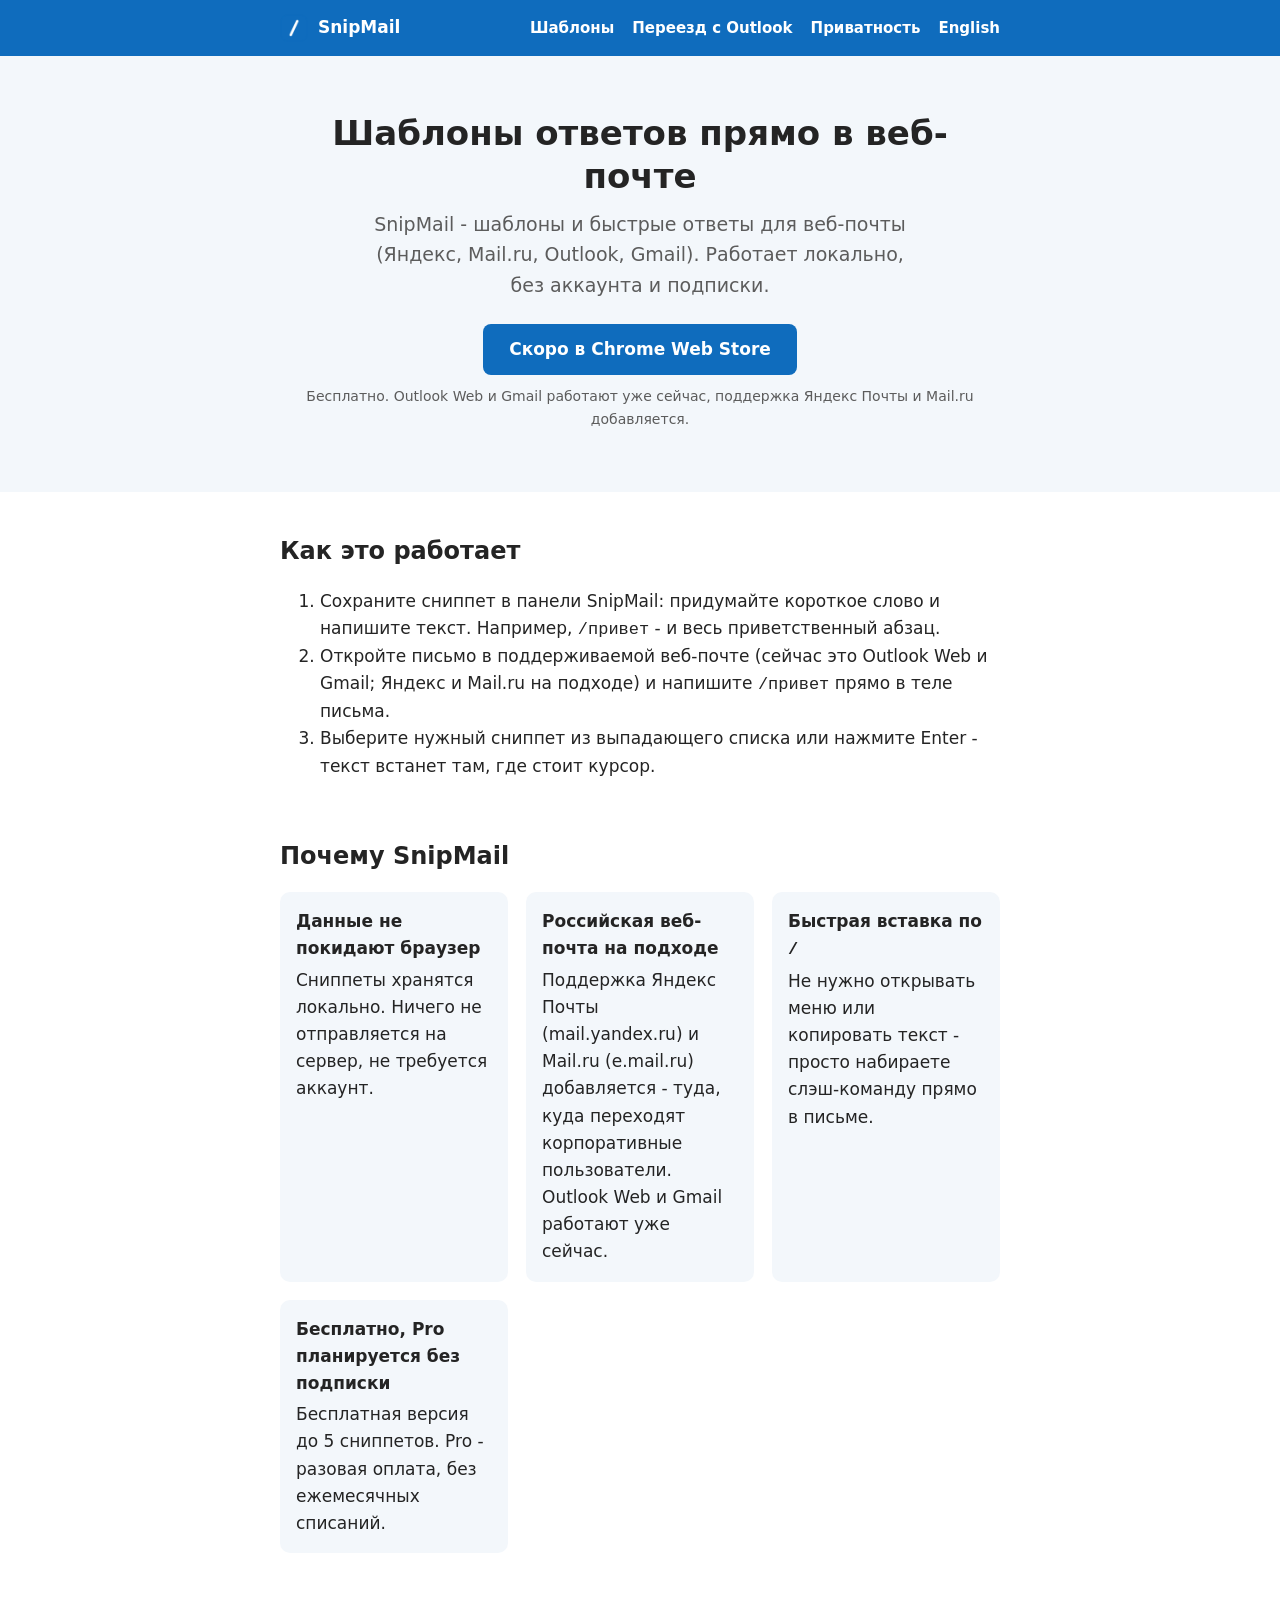
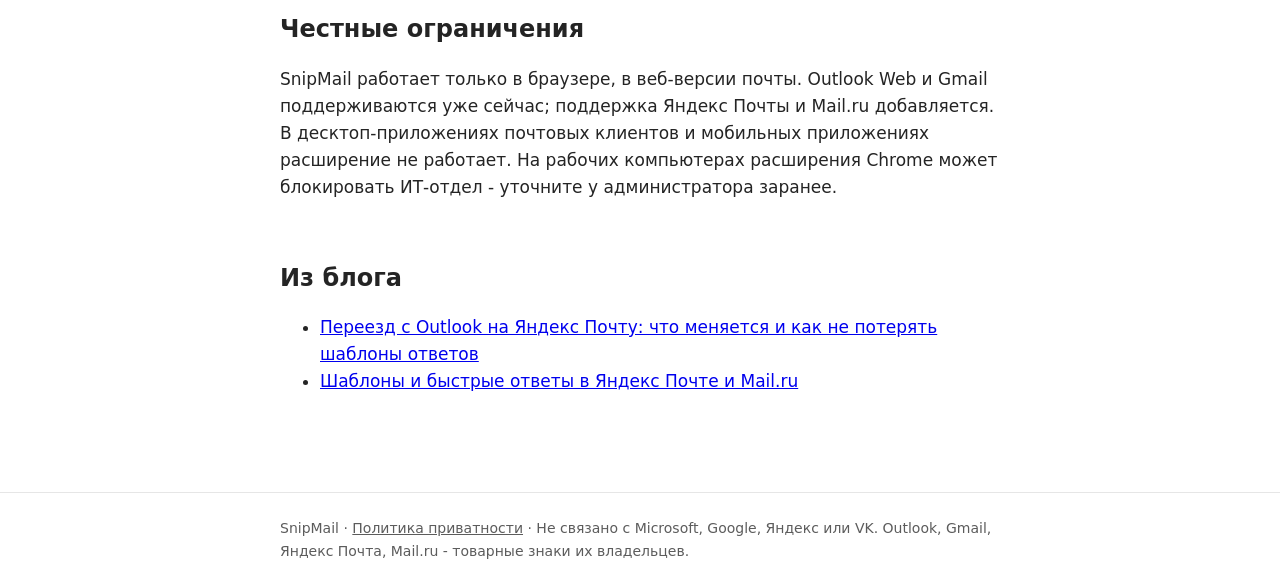
==== index-ru.html @ efd8df0c "deploy(landing): RU-страницы (Яндекс/Mail.ru, переезд), SEO-обвязка, честный статус почт Outlook Web" ====
<!DOCTYPE html>
<html lang="ru">
<head>
  <meta charset="utf-8">
  <meta name="viewport" content="width=device-width, initial-scale=1">
  <title>SnipMail - шаблоны писем для Яндекс Почты, Mail.ru и Outlook | Расширение Chrome</title>
  <meta name="description" content="Сохраните шаблоны ответов и вставляйте их в веб-почте по команде /. Outlook Web и Gmail работают уже сейчас; поддержка Яндекс Почты и Mail.ru добавляется. Бесплатно, без аккаунта.">
  <link rel="stylesheet" href="styles.css">
  <link rel="icon" href="icon128.png">
  <link rel="canonical" href="https://mrwltr44.github.io/snipmail-site/index-ru.html">
  <link rel="alternate" hreflang="ru" href="https://mrwltr44.github.io/snipmail-site/index-ru.html">
  <link rel="alternate" hreflang="en" href="https://mrwltr44.github.io/snipmail-site/index.html">
  <link rel="alternate" hreflang="x-default" href="https://mrwltr44.github.io/snipmail-site/index.html">
  <script type="application/ld+json">
  {
    "@context": "https://schema.org",
    "@type": "SoftwareApplication",
    "name": "SnipMail - шаблоны для веб-почты",
    "operatingSystem": "Chrome",
    "applicationCategory": "BrowserApplication",
    "description": "Расширение Chrome для вставки шаблонов и быстрых ответов в веб-почте (Яндекс Почта, Mail.ru, Outlook Web, Gmail) по команде. Работает локально, без аккаунта.",
    "inLanguage": "ru",
    "offers": { "@type": "Offer", "price": "0", "priceCurrency": "RUB" }
  }
  </script>
</head>
<body>

<header class="site">
  <div class="wrap">
    <img class="logo" src="icon128.png" alt="SnipMail">
    <a href="index-ru.html">SnipMail</a>
    <nav>
      <a href="yandex-mailru-templates.html">Шаблоны</a>
      <a href="blog/migrate-outlook-to-yandex-ru.html">Переезд с Outlook</a>
      <a href="privacy.html">Приватность</a>
      <a href="index.html">English</a>
    </nav>
  </div>
</header>

<div class="hero">
  <div class="wrap">
    <h1>Шаблоны ответов прямо в веб-почте</h1>
    <p class="lead">SnipMail - шаблоны и быстрые ответы для веб-почты (Яндекс, Mail.ru, Outlook, Gmail). Работает локально, без аккаунта и подписки.</p>
    <!-- TODO(founder): after store approval replace the span below with:
         <a class="btn" href="STORE_URL">Добавить в Chrome - бесплатно</a> -->
    <span class="btn" style="cursor:default">Скоро в Chrome Web Store</span>
    <p class="note">Бесплатно. Outlook Web и Gmail работают уже сейчас, поддержка Яндекс Почты и Mail.ru добавляется.</p>
  </div>
</div>

<section>
  <div class="wrap">
    <h2>Как это работает</h2>
    <ol>
      <li>Сохраните сниппет в панели SnipMail: придумайте короткое слово и напишите текст. Например, <code>/привет</code> - и весь приветственный абзац.</li>
      <li>Откройте письмо в поддерживаемой веб-почте (сейчас это Outlook Web и Gmail; Яндекс и Mail.ru на подходе) и напишите <code>/привет</code> прямо в теле письма.</li>
      <li>Выберите нужный сниппет из выпадающего списка или нажмите Enter - текст встанет там, где стоит курсор.</li>
    </ol>
  </div>
</section>

<section style="padding-top:0">
  <div class="wrap">
    <h2>Почему SnipMail</h2>
    <ul class="features">
      <li><b>Данные не покидают браузер</b>Сниппеты хранятся локально. Ничего не отправляется на сервер, не требуется аккаунт.</li>
      <li><b>Российская веб-почта на подходе</b>Поддержка Яндекс Почты (mail.yandex.ru) и Mail.ru (e.mail.ru) добавляется - туда, куда переходят корпоративные пользователи. Outlook Web и Gmail работают уже сейчас.</li>
      <li><b>Быстрая вставка по <code>/</code></b>Не нужно открывать меню или копировать текст - просто набираете слэш-команду прямо в письме.</li>
      <li><b>Бесплатно, Pro планируется без подписки</b>Бесплатная версия до 5 сниппетов. Pro - разовая оплата, без ежемесячных списаний.</li>
    </ul>
  </div>
</section>

<section style="padding-top:0">
  <div class="wrap">
    <h2>Честные ограничения</h2>
    <p>SnipMail работает только в браузере, в веб-версии почты. Outlook Web и Gmail поддерживаются уже сейчас; поддержка Яндекс Почты и Mail.ru добавляется. В десктоп-приложениях почтовых клиентов и мобильных приложениях расширение не работает. На рабочих компьютерах расширения Chrome может блокировать ИТ-отдел - уточните у администратора заранее.</p>
  </div>
</section>

<section style="padding-top:0">
  <div class="wrap">
    <h2>Из блога</h2>
    <ul>
      <li><a href="blog/migrate-outlook-to-yandex-ru.html">Переезд с Outlook на Яндекс Почту: что меняется и как не потерять шаблоны ответов</a></li>
      <li><a href="yandex-mailru-templates.html">Шаблоны и быстрые ответы в Яндекс Почте и Mail.ru</a></li>
    </ul>
  </div>
</section>

<footer class="site">
  <div class="wrap">
    SnipMail · <a href="privacy.html">Политика приватности</a> · Не связано с Microsoft, Google, Яндекс или VK. Outlook, Gmail, Яндекс Почта, Mail.ru - товарные знаки их владельцев.
  </div>
</footer>

</body>
</html>
---- styles.css ----
:root {
  --blue: #0f6cbd;
  --blue-dark: #0f548c;
  --ink: #242424;
  --muted: #5c5c5c;
  --bg-soft: #f3f7fb;
}

* { box-sizing: border-box; }

body {
  margin: 0;
  font-family: "Segoe UI", system-ui, -apple-system, sans-serif;
  font-size: 17px;
  line-height: 1.6;
  color: var(--ink);
}

.wrap {
  max-width: 760px;
  margin: 0 auto;
  padding: 0 20px;
}

header.site {
  background: var(--blue);
  color: #fff;
  padding: 14px 0;
}

header.site .wrap {
  display: flex;
  align-items: center;
  gap: 10px;
}

header.site a {
  color: #fff;
  text-decoration: none;
  font-weight: 600;
}

header.site nav {
  margin-left: auto;
  display: flex;
  gap: 18px;
  font-size: 15px;
}

.logo {
  width: 28px;
  height: 28px;
  border-radius: 6px;
}

.hero {
  background: var(--bg-soft);
  padding: 56px 0 48px;
  text-align: center;
}

.hero h1 {
  font-size: 34px;
  line-height: 1.25;
  margin: 0 0 12px;
}

.hero p.lead {
  font-size: 19px;
  color: var(--muted);
  max-width: 560px;
  margin: 0 auto 24px;
}

.btn {
  display: inline-block;
  background: var(--blue);
  color: #fff;
  padding: 12px 26px;
  border-radius: 8px;
  text-decoration: none;
  font-weight: 600;
}

.btn:hover { background: var(--blue-dark); }

.note { font-size: 14px; color: var(--muted); margin-top: 10px; }

section { padding: 40px 0; }

section h2 { font-size: 24px; margin: 0 0 16px; }

.features {
  display: grid;
  grid-template-columns: repeat(auto-fit, minmax(220px, 1fr));
  gap: 18px;
  padding: 0;
  list-style: none;
}

.features li {
  background: var(--bg-soft);
  border-radius: 10px;
  padding: 16px;
}

.features b { display: block; margin-bottom: 4px; }

table.pricing {
  width: 100%;
  border-collapse: collapse;
}

table.pricing th, table.pricing td {
  border: 1px solid #e0e0e0;
  padding: 10px 12px;
  text-align: left;
}

table.pricing th { background: var(--bg-soft); }

article h1 { font-size: 30px; line-height: 1.25; }
article h2 { font-size: 22px; margin-top: 32px; }
article time { color: var(--muted); font-size: 14px; }
article code {
  background: var(--bg-soft);
  padding: 1px 6px;
  border-radius: 4px;
  font-size: 15px;
}

.callout {
  background: var(--bg-soft);
  border-left: 4px solid var(--blue);
  border-radius: 6px;
  padding: 14px 16px;
  margin: 24px 0;
}

footer.site {
  border-top: 1px solid #e6e6e6;
  margin-top: 40px;
  padding: 24px 0;
  font-size: 14px;
  color: var(--muted);
}

footer.site a { color: var(--muted); }
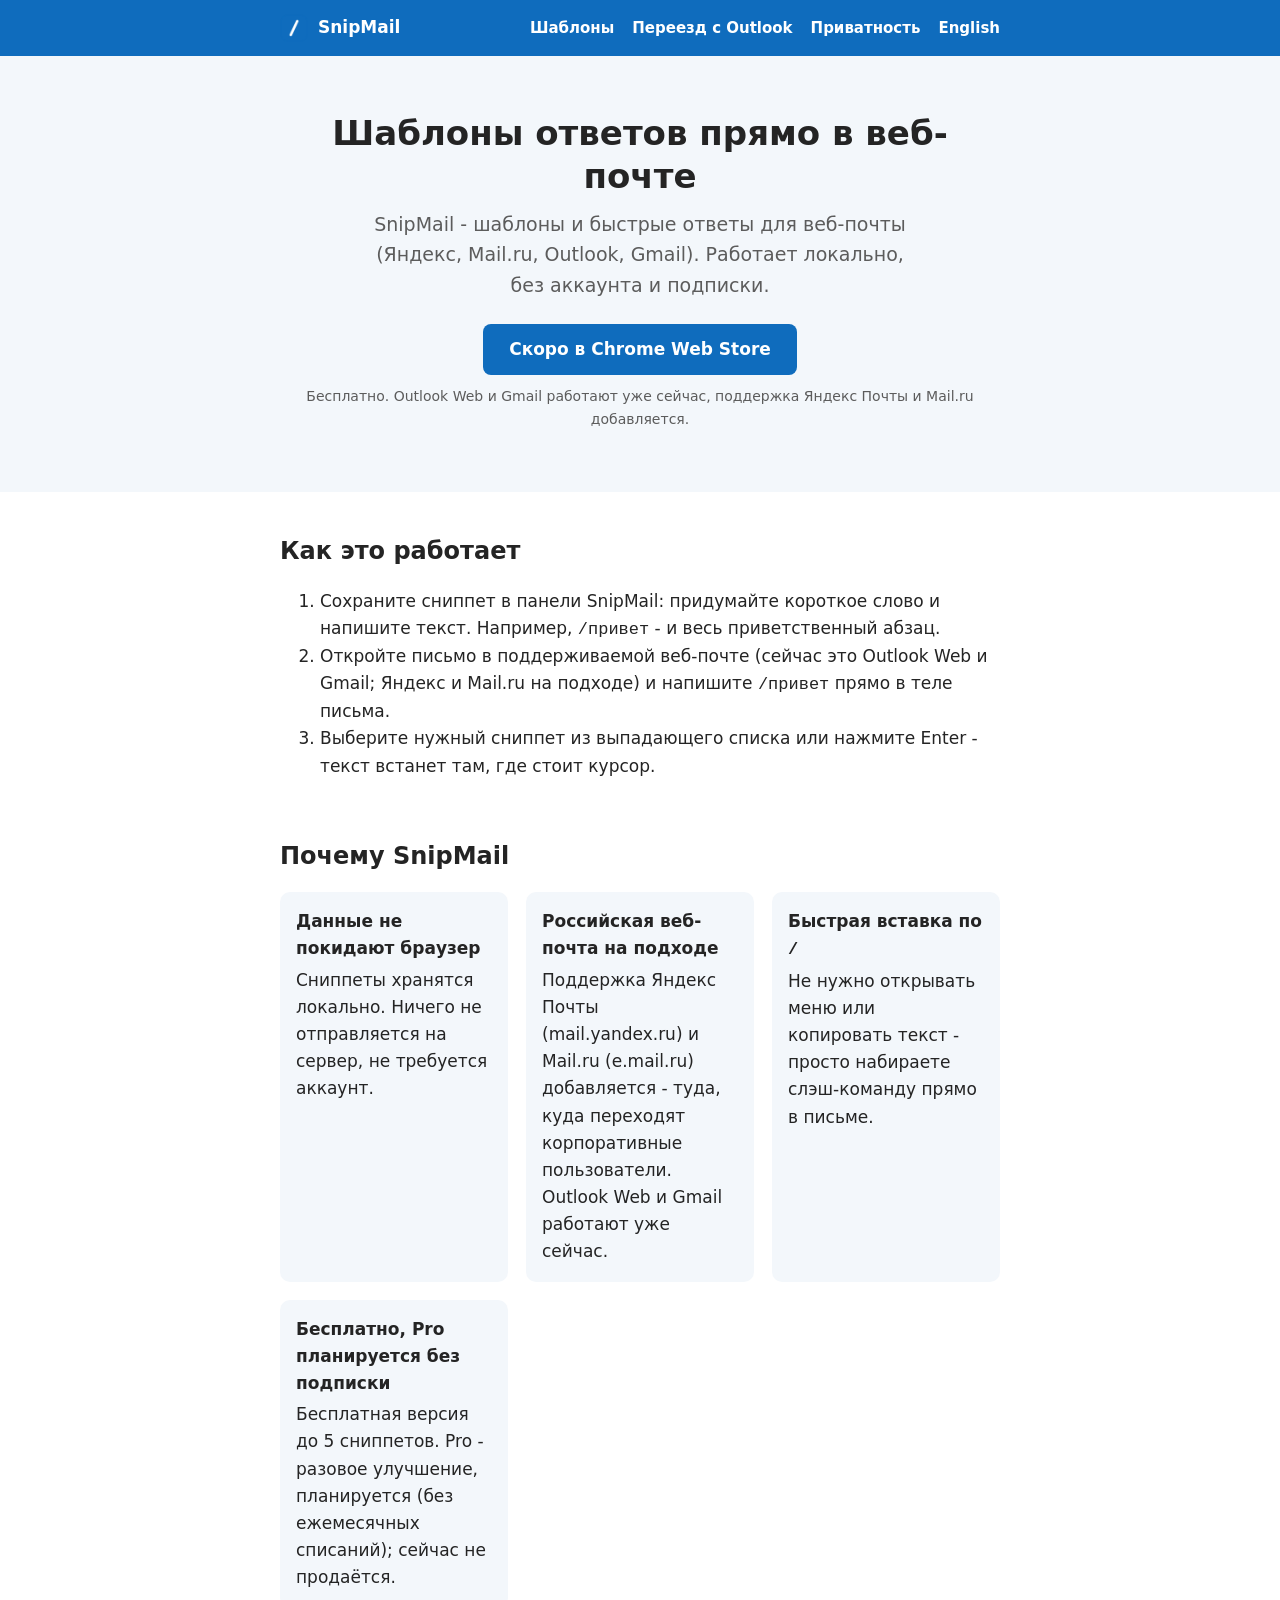
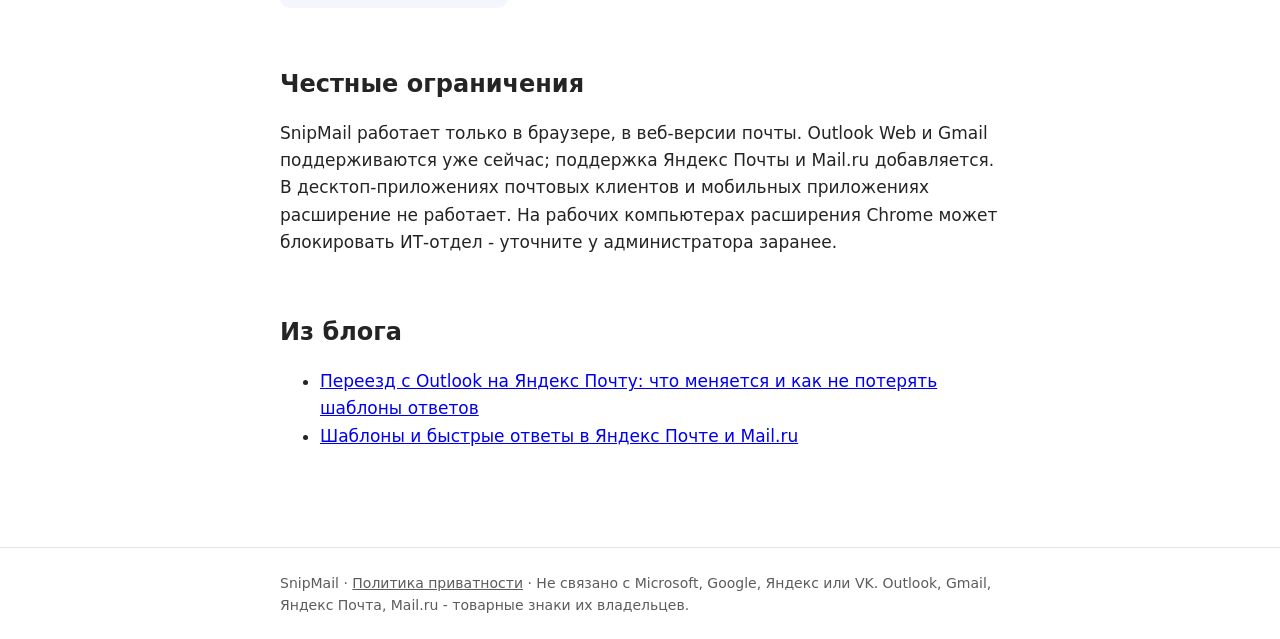
==== commit d238ac0e: "fix(landing): privacy domains match manifest v1.2.0, RU Pro framing "planned, not on sale" - privacy" ====
--- a/index-ru.html
+++ b/index-ru.html
@@ -68,7 +68,7 @@
       <li><b>Данные не покидают браузер</b>Сниппеты хранятся локально. Ничего не отправляется на сервер, не требуется аккаунт.</li>
       <li><b>Российская веб-почта на подходе</b>Поддержка Яндекс Почты (mail.yandex.ru) и Mail.ru (e.mail.ru) добавляется - туда, куда переходят корпоративные пользователи. Outlook Web и Gmail работают уже сейчас.</li>
       <li><b>Быстрая вставка по <code>/</code></b>Не нужно открывать меню или копировать текст - просто набираете слэш-команду прямо в письме.</li>
-      <li><b>Бесплатно, Pro планируется без подписки</b>Бесплатная версия до 5 сниппетов. Pro - разовая оплата, без ежемесячных списаний.</li>
+      <li><b>Бесплатно, Pro планируется без подписки</b>Бесплатная версия до 5 сниппетов. Pro - разовое улучшение, планируется (без ежемесячных списаний); сейчас не продаётся.</li>
     </ul>
   </div>
 </section>
